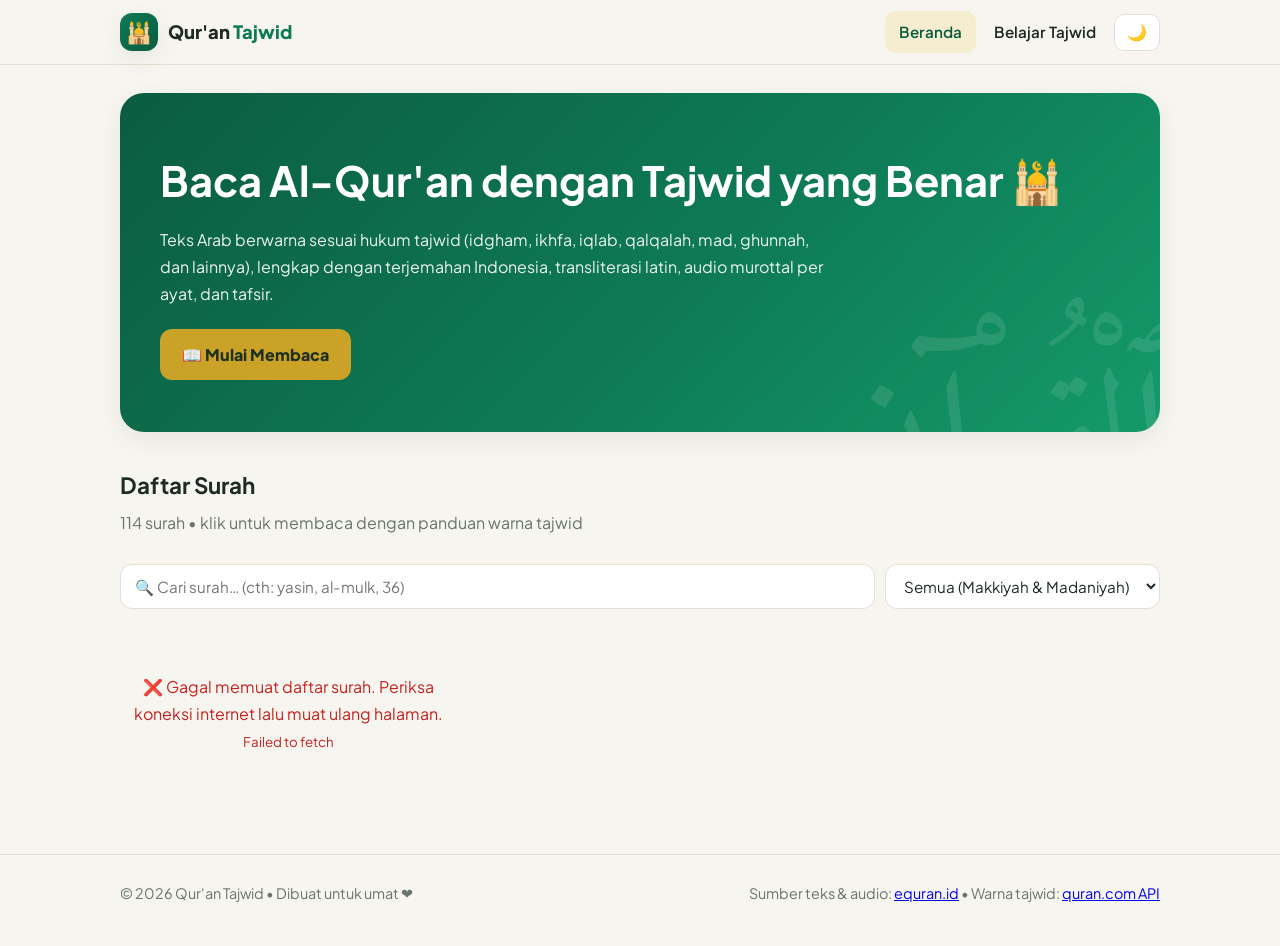
==== index.html @ c9f66b86 "Website Al-Qur'an bertajwid: teks berwarna tajwid, latin, terjemahan, audio, tafsir" ====
<!DOCTYPE html>
<html lang="id">
<head>
  <meta charset="UTF-8" />
  <meta name="viewport" content="width=device-width, initial-scale=1.0" />
  <title>Al-Qur'an Bertajwid — Baca, Dengar & Pelajari Tajwid</title>
  <meta name="description" content="Website Al-Qur'an dengan panduan warna tajwid, terjemahan Indonesia, transliterasi latin, audio murottal, dan tafsir." />
  <link rel="preconnect" href="https://fonts.googleapis.com" />
  <link rel="preconnect" href="https://fonts.gstatic.com" crossorigin />
  <link href="https://fonts.googleapis.com/css2?family=Amiri+Quran&family=Plus+Jakarta+Sans:wght@400;600;700;800&display=swap" rel="stylesheet" />
  <link rel="stylesheet" href="css/style.css" />
  <link rel="icon" href="data:image/svg+xml,<svg xmlns='http://www.w3.org/2000/svg' viewBox='0 0 100 100'><text y='.9em' font-size='90'>🕌</text></svg>" />
</head>
<body>
  <nav class="nav">
    <div class="wrap nav-inner">
      <a class="logo" href="index.html"><span class="logo-badge">🕌</span><span>Qur'an <em>Tajwid</em></span></a>
      <div class="nav-links">
        <a href="index.html" class="active">Beranda</a>
        <a href="tajwid.html">Belajar Tajwid</a>
        <button class="icon-btn" onclick="toggleTheme()" title="Mode gelap/terang"><span data-theme-icon>🌙</span></button>
      </div>
    </div>
  </nav>

  <main class="wrap">
    <header class="hero">
      <h1>Baca Al-Qur'an dengan Tajwid yang Benar 🕌</h1>
      <p>
        Teks Arab berwarna sesuai hukum tajwid (idgham, ikhfa, iqlab, qalqalah, mad, ghunnah, dan lainnya),
        lengkap dengan terjemahan Indonesia, transliterasi latin, audio murottal per ayat, dan tafsir.
      </p>
      <a class="btn" href="#daftar-surah">📖 Mulai Membaca</a>
    </header>

    <div id="last-read"></div>

    <h2 class="section-title" id="daftar-surah">Daftar Surah</h2>
    <p class="section-sub">114 surah • klik untuk membaca dengan panduan warna tajwid</p>

    <div class="toolbar">
      <input id="search" type="search" placeholder="🔍 Cari surah… (cth: yasin, al-mulk, 36)" autocomplete="off" />
      <select id="filter-turun" aria-label="Filter tempat turun">
        <option value="">Semua (Makkiyah & Madaniyah)</option>
        <option value="mekah">Makkiyah</option>
        <option value="madinah">Madaniyah</option>
      </select>
    </div>

    <div id="surah-list" class="grid surah-grid">
      <div class="loading"><div class="spinner"></div>Memuat daftar surah…</div>
    </div>
  </main>

  <footer>
    <div class="wrap">
      <span>© <span data-year></span> Qur'an Tajwid • Dibuat untuk umat ❤️</span>
      <span>Sumber teks & audio: <a href="https://equran.id" target="_blank" rel="noopener">equran.id</a> • Warna tajwid: <a href="https://quran.com" target="_blank" rel="noopener">quran.com API</a></span>
    </div>
  </footer>

  <script src="js/shared.js"></script>
  <script src="js/main.js"></script>
</body>
</html>
---- css/style.css ----
/* ===== Al-Qur'an Bertajwid — Tema hijau islami + emas ===== */
:root {
  --bg: #f7f5ef;
  --bg-soft: #ffffff;
  --bg-card: #ffffff;
  --ink: #1e2a24;
  --muted: #68746d;
  --brand: #0e7a55;
  --brand-dark: #0a5c41;
  --gold: #c9a227;
  --gold-soft: #f6ecd0;
  --line: #e5e0d2;
  --arab-ink: #14231c;
  --shadow: 0 8px 24px rgba(20, 60, 45, .08);
  --radius: 16px;
}
[data-theme="dark"] {
  --bg: #0f1512;
  --bg-soft: #162019;
  --bg-card: #162019;
  --ink: #e9efe9;
  --muted: #9fb0a4;
  --brand: #34c38b;
  --brand-dark: #25a374;
  --gold: #d9b545;
  --gold-soft: #2a2517;
  --line: #26332b;
  --arab-ink: #f2f5ef;
  --shadow: 0 8px 24px rgba(0, 0, 0, .35);
}
* { box-sizing: border-box; }
html { scroll-behavior: smooth; }
body {
  margin: 0;
  font-family: "Plus Jakarta Sans", system-ui, -apple-system, "Segoe UI", sans-serif;
  background: var(--bg);
  color: var(--ink);
  line-height: 1.7;
}
.arabic {
  font-family: "Amiri Quran", "Scheherazade New", serif;
  direction: rtl;
  text-align: right;
  color: var(--arab-ink);
  line-height: 2.2;
}
/* Pewarnaan tajwid (sumber teks: quran.com API, tag <rule class="...">) */
.arabic rule.ham_wasl            { color: #9aa0a6; }  /* Hamzah washal */
.arabic rule.silent              { color: #9aa0a6; }  /* Tidak dibaca */
.arabic rule.laam_shamsiyah      { color: #7c8aa0; }  /* Lam syamsiyah */
.arabic rule.qalaqah             { color: #1a73e8; }  /* Qalqalah */
.arabic rule.noon_ghunnah        { color: #0b8043; }  /* Ghunnah nun */
.arabic rule.meem_ghunnah        { color: #0b8043; }  /* Ghunnah mim */
.arabic rule.idgham_w_ghunnah    { color: #009688; }  /* Idgham bighunnah */
.arabic rule.idgham_wo_ghunnah   { color: #43a047; }  /* Idgham bilaghunnah */
.arabic rule.idgham_shafawi      { color: #00897b; }  /* Idgham syafawi */
.arabic rule.ikhfa               { color: #ef6c00; }  /* Ikhfa */
.arabic rule.ikhfa_shafawi       { color: #f4511e; }  /* Ikhfa syafawi */
.arabic rule.iqlab               { color: #d81b60; }  /* Iqlab */
.arabic rule.madda_normal        { color: #c5221f; }  /* Mad thabi'i */
.arabic rule.madda_permissible   { color: #c5221f; }  /* Mad jaiz */
.arabic rule.madda_necessary     { color: #b71c1c; }  /* Mad lazim */
.arabic rule.madda_obligatory    { color: #b71c1c; }  /* Mad wajib */
.arabic rule.idgham_mutajanisayn { color: #6d4c41; }  /* Idgham mutajanisain */
.arabic rule.idgham_mutaqaribayn { color: #6d4c41; }  /* Idgham mutaqaribain */
.arabic rule.saktah              { color: #8e24aa; }  /* Saktah */
.no-tajwid rule { color: inherit !important; }

.wrap { max-width: 1080px; margin: 0 auto; padding: 0 20px; }
/* ===== Navbar ===== */
.nav {
  position: sticky; top: 0; z-index: 50;
  background: color-mix(in srgb, var(--bg) 88%, transparent);
  backdrop-filter: blur(12px);
  border-bottom: 1px solid var(--line);
}
.nav-inner { display: flex; align-items: center; gap: 16px; height: 64px; }
.logo { display: flex; align-items: center; gap: 10px; font-weight: 800; font-size: 1.15rem; color: var(--ink); text-decoration: none; }
.logo-badge {
  width: 38px; height: 38px; border-radius: 12px; display: grid; place-items: center;
  background: linear-gradient(135deg, var(--brand), var(--brand-dark));
  color: #fff; font-size: 1.3rem;
  box-shadow: var(--shadow);
}
.logo span em { font-style: normal; color: var(--brand); }
.nav-links { margin-inline-start: auto; display: flex; gap: 4px; align-items: center; }
.nav-links a {
  color: var(--ink); text-decoration: none; font-weight: 600; font-size: .95rem;
  padding: 8px 14px; border-radius: 10px;
}
.nav-links a:hover, .nav-links a.active { background: var(--gold-soft); color: var(--brand-dark); }
[data-theme="dark"] .nav-links a:hover, [data-theme="dark"] .nav-links a.active { color: var(--brand); }
.icon-btn {
  border: 1px solid var(--line); background: var(--bg-card); color: var(--ink);
  border-radius: 10px; padding: 8px 12px; cursor: pointer; font-size: 1rem;
}
/* ===== Hero ===== */
.hero {
  margin-top: 28px; border-radius: 24px; overflow: hidden; position: relative;
  background: linear-gradient(135deg, #0b5c41 0%, #0e7a55 55%, #149a6b 100%);
  color: #fff; padding: 52px 40px; box-shadow: var(--shadow);
}
.hero::after {
  content: "ٱلْقُرْآن"; position: absolute; inset-inline-end: -10px; bottom: -46px;
  font-family: "Amiri Quran", serif; font-size: 11rem; opacity: .1; line-height: 1;
}
.hero h1 { margin: 0 0 10px; font-size: clamp(1.7rem, 4vw, 2.6rem); }
.hero p { margin: 0 0 22px; max-width: 56ch; opacity: .92; }
.btn {
  display: inline-block; border: none; cursor: pointer; text-decoration: none;
  background: var(--gold); color: #20301f; font-weight: 800;
  padding: 12px 22px; border-radius: 12px; font-size: 1rem;
}
.btn:hover { filter: brightness(1.06); }
.btn.ghost { background: transparent; color: var(--brand); border: 1.5px solid var(--brand); }
.btn.small { padding: 8px 14px; font-size: .9rem; border-radius: 10px; }
/* ===== Kartu ===== */
.grid { display: grid; gap: 16px; }
.surah-grid { grid-template-columns: repeat(auto-fill, minmax(300px, 1fr)); margin: 24px 0 60px; }
.card {
  background: var(--bg-card); border: 1px solid var(--line); border-radius: var(--radius);
  padding: 18px 20px; box-shadow: var(--shadow); text-decoration: none; color: var(--ink);
  transition: transform .12s ease, border-color .12s ease;
}
a.card:hover { transform: translateY(-3px); border-color: var(--brand); }
.surah-card { display: flex; gap: 14px; align-items: center; }
.surah-num {
  min-width: 46px; height: 46px; display: grid; place-items: center; font-weight: 800;
  background: var(--gold-soft); color: var(--brand-dark); border-radius: 12px;
}
[data-theme="dark"] .surah-num { color: var(--brand); }
.surah-card h3 { margin: 0; font-size: 1.05rem; }
.surah-card p { margin: 2px 0 0; color: var(--muted); font-size: .88rem; }
.surah-ar { margin-inline-start: auto; font-size: 1.5rem; }
/* ===== Toolbar daftar ===== */
.toolbar { display: flex; gap: 10px; margin: 28px 0 4px; flex-wrap: wrap; }
.toolbar input, .toolbar select {
  border: 1px solid var(--line); background: var(--bg-card); color: var(--ink);
  border-radius: 12px; padding: 11px 14px; font-size: .95rem; font-family: inherit;
}
.toolbar input { flex: 1; min-width: 200px; }
.section-title { margin: 34px 0 4px; font-size: 1.4rem; }
.section-sub { color: var(--muted); margin: 0; }
/* ===== Terakhir dibaca ===== */
.lastread {
  display: flex; align-items: center; gap: 14px; margin-top: 22px;
  background: var(--gold-soft); border: 1.5px dashed var(--gold);
  padding: 14px 18px; border-radius: var(--radius);
}
/* ===== Halaman surah ===== */
.surah-head { text-align: center; padding: 36px 16px 8px; }
.surah-head h1 { margin: 6px 0; font-size: 2rem; }
.surah-head .arabic { text-align: center; font-size: 3rem; }
.meta-chips { display: flex; gap: 8px; justify-content: center; flex-wrap: wrap; margin: 12px 0; }
.chip {
  background: var(--bg-card); border: 1px solid var(--line); color: var(--muted);
  border-radius: 999px; padding: 4px 14px; font-size: .85rem; font-weight: 600;
}
.desc {
  max-width: 70ch; margin: 8px auto 0; color: var(--muted); font-size: .95rem;
  background: var(--bg-card); border: 1px solid var(--line); border-radius: var(--radius);
  padding: 14px 18px; text-align: left;
}
.controls {
  position: sticky; top: 64px; z-index: 40;
  display: flex; gap: 10px; flex-wrap: wrap; align-items: center;
  background: color-mix(in srgb, var(--bg) 92%, transparent);
  backdrop-filter: blur(10px);
  border: 1px solid var(--line); border-radius: var(--radius);
  padding: 12px 14px; margin: 20px 0;
}
.controls label { font-size: .88rem; font-weight: 700; color: var(--muted); }
.controls select, .controls input[type="range"] { accent-color: var(--brand); }
.controls select {
  border: 1px solid var(--line); background: var(--bg-card); color: var(--ink);
  border-radius: 10px; padding: 8px 10px; font-family: inherit; font-size: .9rem;
}
.switch { display: flex; align-items: center; gap: 8px; font-size: .9rem; font-weight: 600; }
.bismillah { text-align: center; font-size: 2.1rem; margin: 26px 0 6px; }
.ayat {
  background: var(--bg-card); border: 1px solid var(--line); border-radius: var(--radius);
  padding: 22px 24px; margin: 16px 0; box-shadow: var(--shadow);
  scroll-margin-top: 150px;
}
.ayat.flash { border-color: var(--gold); box-shadow: 0 0 0 3px var(--gold-soft); }
.ayat-top { display: flex; align-items: center; gap: 10px; margin-bottom: 10px; }
.ayat-badge {
  background: var(--brand); color: #fff; font-weight: 800; font-size: .85rem;
  border-radius: 10px; padding: 3px 12px;
}
.ayat-actions { margin-inline-start: auto; display: flex; gap: 8px; }
.mini-btn {
  border: 1px solid var(--line); background: var(--bg-soft); color: var(--ink);
  border-radius: 9px; padding: 6px 11px; cursor: pointer; font-size: .85rem; font-weight: 700;
}
.mini-btn:hover { border-color: var(--brand); color: var(--brand); }
.mini-btn.playing { background: var(--brand); border-color: var(--brand); color: #fff; }
.ayat .arabic { font-size: var(--arab-size, 2rem); margin: 6px 0 12px; }
.ayah-num {
  display: inline-grid; place-items: center; min-width: 2.1em; height: 2.1em;
  border: 1.6px solid var(--gold); color: var(--gold); border-radius: 50%;
  font-size: .85em; margin-inline-start: .4em; vertical-align: middle;
  font-family: "Amiri Quran", serif;
}
.latin { color: var(--brand); font-style: italic; font-size: .98rem; margin: 0 0 6px; }
[data-theme="dark"] .latin { color: var(--brand); }
.terjemah { margin: 0; }
.tafsir-box {
  margin-top: 12px; background: var(--gold-soft); border-inline-start: 4px solid var(--gold);
  border-radius: 0 12px 12px 0; padding: 12px 16px; font-size: .93rem; display: none;
}
.tafsir-box.open { display: block; }
.surah-nav { display: flex; gap: 12px; margin: 30px 0 60px; }
.surah-nav a { flex: 1; }
/* ===== Materi tajwid ===== */
.materi { display: grid; gap: 14px; margin: 20px 0 60px; }
.materi article { background: var(--bg-card); border: 1px solid var(--line); border-radius: var(--radius); padding: 20px 22px; box-shadow: var(--shadow); }
.materi h2 { margin: 0 0 8px; font-size: 1.2rem; color: var(--brand-dark); }
[data-theme="dark"] .materi h2 { color: var(--brand); }
.materi ul { margin: 8px 0; padding-inline-start: 20px; }
.legend { display: grid; grid-template-columns: repeat(auto-fill, minmax(230px, 1fr)); gap: 10px; margin: 14px 0; }
.legend div { display: flex; align-items: center; gap: 10px; background: var(--bg-card); border: 1px solid var(--line); border-radius: 10px; padding: 8px 12px; font-size: .9rem; font-weight: 600; }
.dot { width: 18px; height: 18px; border-radius: 6px; flex-shrink: 0; }
/* ===== Footer ===== */
footer { border-top: 1px solid var(--line); margin-top: 20px; padding: 26px 0 40px; color: var(--muted); font-size: .9rem; }
footer .wrap { display: flex; gap: 12px; flex-wrap: wrap; align-items: center; justify-content: space-between; }
/* ===== Util ===== */
.loading, .error, .empty { text-align: center; padding: 40px 10px; color: var(--muted); }
.error { color: #c5221f; }
.spinner {
  width: 42px; height: 42px; margin: 0 auto 12px; border-radius: 50%;
  border: 4px solid var(--line); border-top-color: var(--brand);
  animation: spin 0.9s linear infinite;
}
@keyframes spin { to { transform: rotate(360deg); } }
@media (max-width: 640px) {
  .hero { padding: 36px 24px; }
  .ayat { padding: 16px; }
  .nav-links a { padding: 8px 9px; font-size: .88rem; }
}
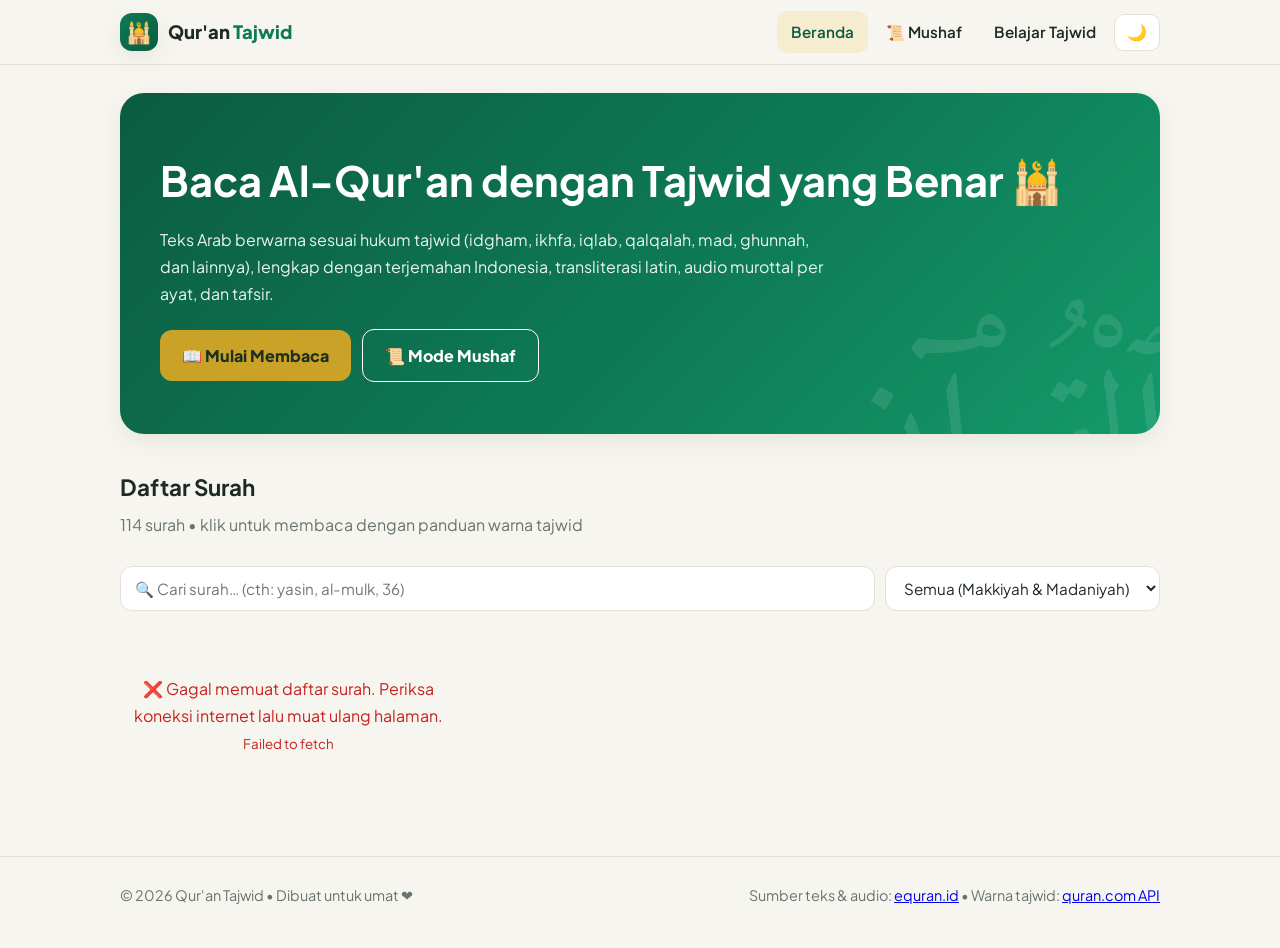
==== commit 845a55d9: "Mode Mushaf ala cetakan: 604 halaman teks Utsmani + warna tajwid, perbaiki kelas tajwid sesuai data" ====
--- a/index.html
+++ b/index.html
@@ -17,6 +17,7 @@
       <a class="logo" href="index.html"><span class="logo-badge">🕌</span><span>Qur'an <em>Tajwid</em></span></a>
       <div class="nav-links">
         <a href="index.html" class="active">Beranda</a>
+        <a href="mushaf.html">📜 Mushaf</a>
         <a href="tajwid.html">Belajar Tajwid</a>
         <button class="icon-btn" onclick="toggleTheme()" title="Mode gelap/terang"><span data-theme-icon>🌙</span></button>
       </div>
@@ -31,6 +32,7 @@
         lengkap dengan terjemahan Indonesia, transliterasi latin, audio murottal per ayat, dan tafsir.
       </p>
       <a class="btn" href="#daftar-surah">📖 Mulai Membaca</a>
+      <a class="btn ghost" href="mushaf.html" style="color:#fff;border-color:#fff;margin-inline-start:8px">📜 Mode Mushaf</a>
     </header>
 
     <div id="last-read"></div>
--- a/css/style.css
+++ b/css/style.css
@@ -46,25 +46,76 @@
 }
 /* Pewarnaan tajwid (sumber teks: quran.com API, tag <rule class="...">) */
 .arabic rule.ham_wasl            { color: #9aa0a6; }  /* Hamzah washal */
-.arabic rule.silent              { color: #9aa0a6; }  /* Tidak dibaca */
+.arabic rule.slnt                { color: #9aa0a6; }  /* Tanda tidak dibaca */
 .arabic rule.laam_shamsiyah      { color: #7c8aa0; }  /* Lam syamsiyah */
 .arabic rule.qalaqah             { color: #1a73e8; }  /* Qalqalah */
-.arabic rule.noon_ghunnah        { color: #0b8043; }  /* Ghunnah nun */
-.arabic rule.meem_ghunnah        { color: #0b8043; }  /* Ghunnah mim */
-.arabic rule.idgham_w_ghunnah    { color: #009688; }  /* Idgham bighunnah */
+.arabic rule.ghunnah             { color: #0b8043; }  /* Ghunnah */
+.arabic rule.idgham_ghunnah      { color: #009688; }  /* Idgham bighunnah */
 .arabic rule.idgham_wo_ghunnah   { color: #43a047; }  /* Idgham bilaghunnah */
 .arabic rule.idgham_shafawi      { color: #00897b; }  /* Idgham syafawi */
-.arabic rule.ikhfa               { color: #ef6c00; }  /* Ikhfa */
-.arabic rule.ikhfa_shafawi       { color: #f4511e; }  /* Ikhfa syafawi */
+.arabic rule.ikhafa              { color: #ef6c00; }  /* Ikhfa */
+.arabic rule.ikhafa_shafawi      { color: #f4511e; }  /* Ikhfa syafawi */
 .arabic rule.iqlab               { color: #d81b60; }  /* Iqlab */
 .arabic rule.madda_normal        { color: #c5221f; }  /* Mad thabi'i */
 .arabic rule.madda_permissible   { color: #c5221f; }  /* Mad jaiz */
 .arabic rule.madda_necessary     { color: #b71c1c; }  /* Mad lazim */
-.arabic rule.madda_obligatory    { color: #b71c1c; }  /* Mad wajib */
+.arabic rule.madda_obligatory_mottasel { color: #b71c1c; }  /* Mad wajib muttashil */
+.arabic rule.madda_obligatory_monfasel { color: #c5221f; }  /* Mad jaiz munfashil */
 .arabic rule.idgham_mutajanisayn { color: #6d4c41; }  /* Idgham mutajanisain */
 .arabic rule.idgham_mutaqaribayn { color: #6d4c41; }  /* Idgham mutaqaribain */
-.arabic rule.saktah              { color: #8e24aa; }  /* Saktah */
+/* Varian penamaan lain (cadangan, tak ada salahnya) */
+.arabic rule.silent, .arabic rule.ikhfa, .arabic rule.noon_ghunnah,
+.arabic rule.meem_ghunnah, .arabic rule.idgham_w_ghunnah,
+.arabic rule.madda_obligatory, .arabic rule.saktah { color: inherit; }
+.arabic rule.silent              { color: #9aa0a6; }
+.arabic rule.ikhfa               { color: #ef6c00; }
+.arabic rule.noon_ghunnah, .arabic rule.meem_ghunnah { color: #0b8043; }
+.arabic rule.idgham_w_ghunnah    { color: #009688; }
+.arabic rule.madda_obligatory    { color: #b71c1c; }
+.arabic rule.saktah              { color: #8e24aa; }
 .no-tajwid rule { color: inherit !important; }
+/* ===== Mode Mushaf (tampilan per halaman ala mushaf cetak) ===== */
+.mushaf-top { text-align: center; padding: 28px 16px 4px; }
+.mushaf-top h1 { margin: 8px 0 4px; font-size: 1.7rem; display: flex; gap: 10px; align-items: center; justify-content: center; flex-wrap: wrap; }
+.mushaf-page {
+  --mushaf-size: 30px;
+  background: var(--bg-card);
+  border: 1px solid var(--line);
+  outline: 3px double var(--gold);
+  outline-offset: 6px;
+  border-radius: 6px;
+  box-shadow: var(--shadow);
+  padding: 34px 38px;
+  margin: 22px 0 10px;
+}
+.mushaf-line {
+  font-size: var(--mushaf-size);
+  text-align: justify;
+  text-align-last: justify;
+  margin: 0;
+  padding: 2px 0;
+}
+.surah-ornament {
+  text-align: center;
+  margin: 10px auto;
+  padding: 10px 18px;
+  max-width: 420px;
+  border: 2px solid var(--gold);
+  border-radius: 14px;
+  background: var(--gold-soft);
+  font-family: "Amiri Quran", serif;
+  font-size: 1.6rem;
+  color: var(--brand-dark);
+  position: relative;
+}
+[data-theme="dark"] .surah-ornament { color: var(--brand); }
+.surah-ornament::before, .surah-ornament::after { content: "❖"; color: var(--gold); margin: 0 10px; }
+.bismillah-line { text-align: center; font-size: 1.5rem; margin: 8px 0; }
+.sajdah { color: var(--brand); font-weight: bold; }
+@media (max-width: 640px) {
+  .mushaf-page { padding: 20px 16px; }
+  .mushaf-page { --mushaf-size: 24px; }
+}
 
 .wrap { max-width: 1080px; margin: 0 auto; padding: 0 20px; }
 /* ===== Navbar ===== */
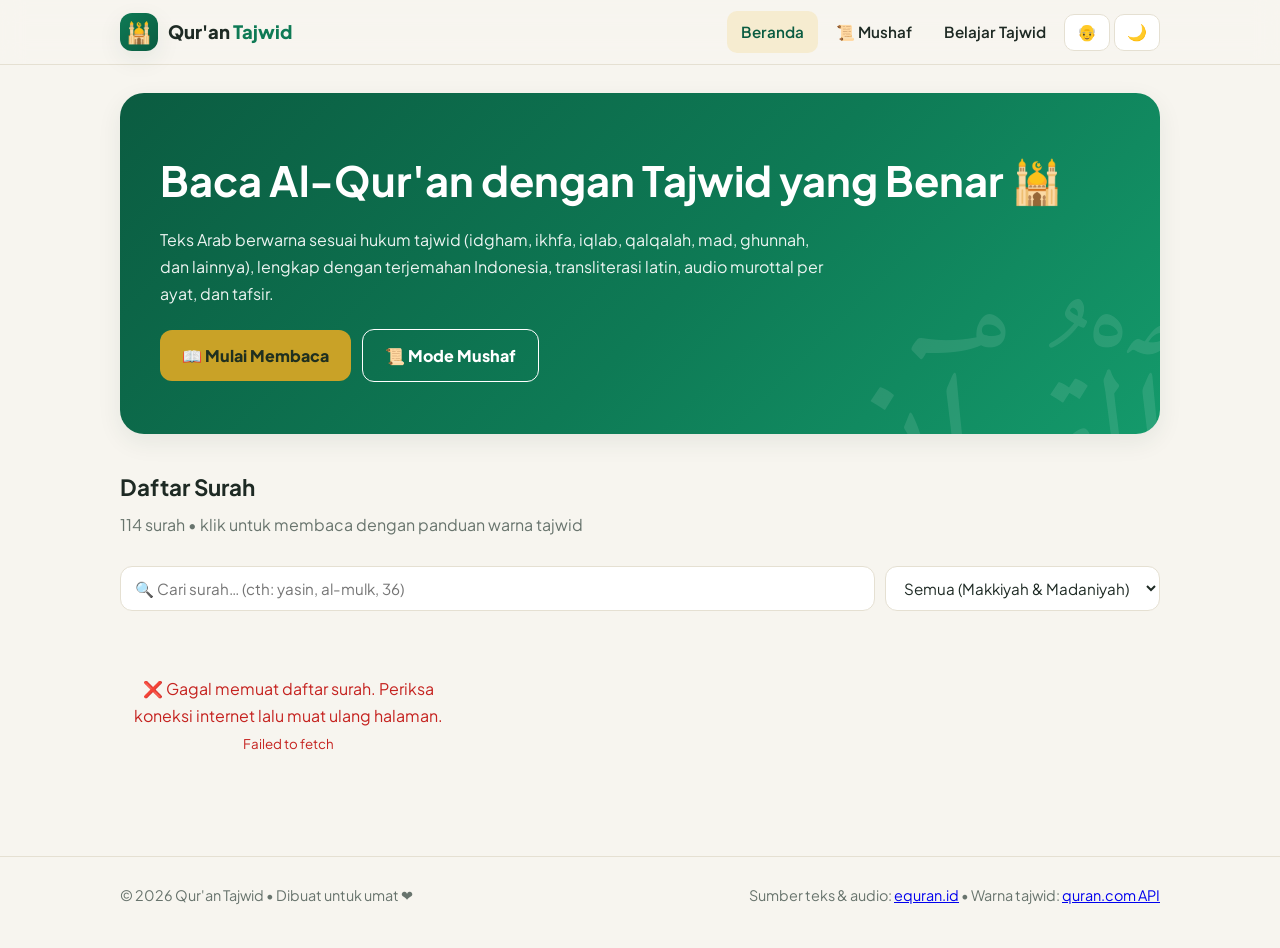
==== commit 8d3fb594: "Gaya blok warna cetakan, latin+terjemah & label tajwid per halaman, Mode Lansia untuk TV" ====
--- a/index.html
+++ b/index.html
@@ -19,6 +19,7 @@
         <a href="index.html" class="active">Beranda</a>
         <a href="mushaf.html">📜 Mushaf</a>
         <a href="tajwid.html">Belajar Tajwid</a>
+        <button class="icon-btn" onclick="toggleLansia()" title="Mode Lansia: huruf besar untuk TV/orang tua">👴</button>
         <button class="icon-btn" onclick="toggleTheme()" title="Mode gelap/terang"><span data-theme-icon>🌙</span></button>
       </div>
     </div>
--- a/css/style.css
+++ b/css/style.css
@@ -74,6 +74,37 @@
 .arabic rule.madda_obligatory    { color: #b71c1c; }
 .arabic rule.saktah              { color: #8e24aa; }
 .no-tajwid rule { color: inherit !important; }
+/* ===== Mode BLOK WARNA ala mushaf cetak (highlight, bukan huruf berwarna) ===== */
+.tajwid-blok rule[class] { border-radius: .25em; padding: 0 .12em; box-decoration-break: clone; -webkit-box-decoration-break: clone; }
+.tajwid-blok rule.ham_wasl, .tajwid-blok rule.slnt, .tajwid-blok rule.silent { background: #e8eaed; color: #5f6368; }
+.tajwid-blok rule.laam_shamsiyah { background: #cfd8dc; color: #263238; }
+.tajwid-blok rule.qalaqah { background: #bbdefb; color: #0d47a1; }
+.tajwid-blok rule.ghunnah, .tajwid-blok rule.noon_ghunnah, .tajwid-blok rule.meem_ghunnah { background: #a5d6a7; color: #1b5e20; }
+.tajwid-blok rule.idgham_ghunnah, .tajwid-blok rule.idgham_w_ghunnah { background: #b2dfdb; color: #004d40; }
+.tajwid-blok rule.idgham_wo_ghunnah { background: #dcedc8; color: #33691e; }
+.tajwid-blok rule.idgham_shafawi { background: #80cbc4; color: #004d40; }
+.tajwid-blok rule.ikhafa, .tajwid-blok rule.ikhfa { background: #ffe0b2; color: #bf360c; }
+.tajwid-blok rule.ikhafa_shafawi, .tajwid-blok rule.ikhfa_shafawi { background: #ffccbc; color: #bf360c; }
+.tajwid-blok rule.iqlab { background: #f8bbd0; color: #880e4f; }
+.tajwid-blok rule.madda_normal, .tajwid-blok rule.madda_permissible,
+.tajwid-blok rule.madda_obligatory_monfasel, .tajwid-blok rule.custom-alef-maksora { background: #ffcdd2; color: #b71c1c; }
+.tajwid-blok rule.madda_necessary, .tajwid-blok rule.madda_obligatory,
+.tajwid-blok rule.madda_obligatory_mottasel { background: #ef9a9a; color: #7f0000; }
+.tajwid-blok rule.idgham_mutajanisayn, .tajwid-blok rule.idgham_mutaqaribayn { background: #d7ccc8; color: #3e2723; }
+.tajwid-blok rule.saktah { background: #e1bee7; color: #4a148c; }
+/* Nomor ayat hijau ala cetakan (khusus mode mushaf) */
+.mushaf-line .ayah-num { border-color: #0e7a55; background: #0e7a55; color: #fff; }
+/* Label panduan tajwid halaman ini (ala label margin mushaf cetak) */
+.guide-box { background: var(--bg-card); border: 1px solid var(--line); border-radius: var(--radius); padding: 14px 18px; margin: 16px 0; box-shadow: var(--shadow); }
+.guide-box h3 { margin: 0 0 10px; font-size: 1rem; }
+.guide-chips { display: flex; flex-wrap: wrap; gap: 8px; }
+.gchip { border-radius: 8px; padding: 5px 12px; font-size: .82rem; font-weight: 800; cursor: default; border: 1px solid rgba(0,0,0,.12); }
+/* Latin & terjemah per ayat di bawah halaman mushaf */
+.tj-list { display: grid; gap: 10px; margin: 6px 0 10px; }
+.tj-row { display: flex; gap: 12px; align-items: flex-start; background: var(--bg-card); border: 1px solid var(--line); border-radius: 12px; padding: 12px 16px; }
+.tj-row .ayat-badge { flex-shrink: 0; margin-top: 2px; }
+.tj-row .latin { margin: 0 0 4px; }
+.tj-row .terjemah { margin: 0; font-size: .95rem; }
 /* ===== Mode Mushaf (tampilan per halaman ala mushaf cetak) ===== */
 .mushaf-top { text-align: center; padding: 28px 16px 4px; }
 .mushaf-top h1 { margin: 8px 0 4px; font-size: 1.7rem; display: flex; gap: 10px; align-items: center; justify-content: center; flex-wrap: wrap; }
@@ -116,6 +147,32 @@
   .mushaf-page { padding: 20px 16px; }
   .mushaf-page { --mushaf-size: 24px; }
 }
+/* Fokus keyboard yang jelas (navigasi remot TV / D-pad) */
+:focus-visible { outline: 4px solid var(--gold); outline-offset: 3px; }
+/* ===== Mode Lansia 👴 — huruf jumbo & target sentuh besar untuk TV/STB ===== */
+body.lansia { font-size: 1.2rem; }
+body.lansia .wrap { max-width: 1280px; }
+body.lansia .mushaf-page { --mushaf-size: 46px; padding: 44px 48px; }
+body.lansia .mushaf-line { line-height: 2.4; }
+body.lansia .bismillah-line { font-size: 2.1rem; }
+body.lansia .surah-ornament { font-size: 2.3rem; max-width: 560px; }
+body.lansia .ayat .arabic { font-size: var(--arab-size, 2.6rem); }
+body.lansia .btn { font-size: 1.3rem; padding: 16px 28px; }
+body.lansia .btn.small { font-size: 1.15rem; padding: 12px 20px; }
+body.lansia .mini-btn { font-size: 1.1rem; padding: 12px 20px; }
+body.lansia .controls { font-size: 1.15rem; gap: 14px; padding: 16px 18px; }
+body.lansia .controls select { font-size: 1.15rem; padding: 12px 14px; }
+body.lansia .tj-row .terjemah { font-size: 1.2rem; }
+body.lansia .tj-row .latin { font-size: 1.12rem; }
+body.lansia .ayat-badge { font-size: 1.1rem; padding: 6px 16px; }
+body.lansia .mushaf-top h1 { font-size: 2.3rem; }
+body.lansia .surah-nav .btn { font-size: 1.5rem; padding: 20px; }
+body.lansia .gchip { font-size: 1.05rem; padding: 9px 18px; }
+body.lansia .guide-box h3 { font-size: 1.2rem; }
+body.lansia .nav-links a { font-size: 1.05rem; padding: 10px 16px; }
+body.lansia .hero h1 { font-size: 2.2rem; }
+body.lansia .surah-card h3 { font-size: 1.25rem; }
+body.lansia .surah-card p { font-size: 1.02rem; }
 
 .wrap { max-width: 1080px; margin: 0 auto; padding: 0 20px; }
 /* ===== Navbar ===== */
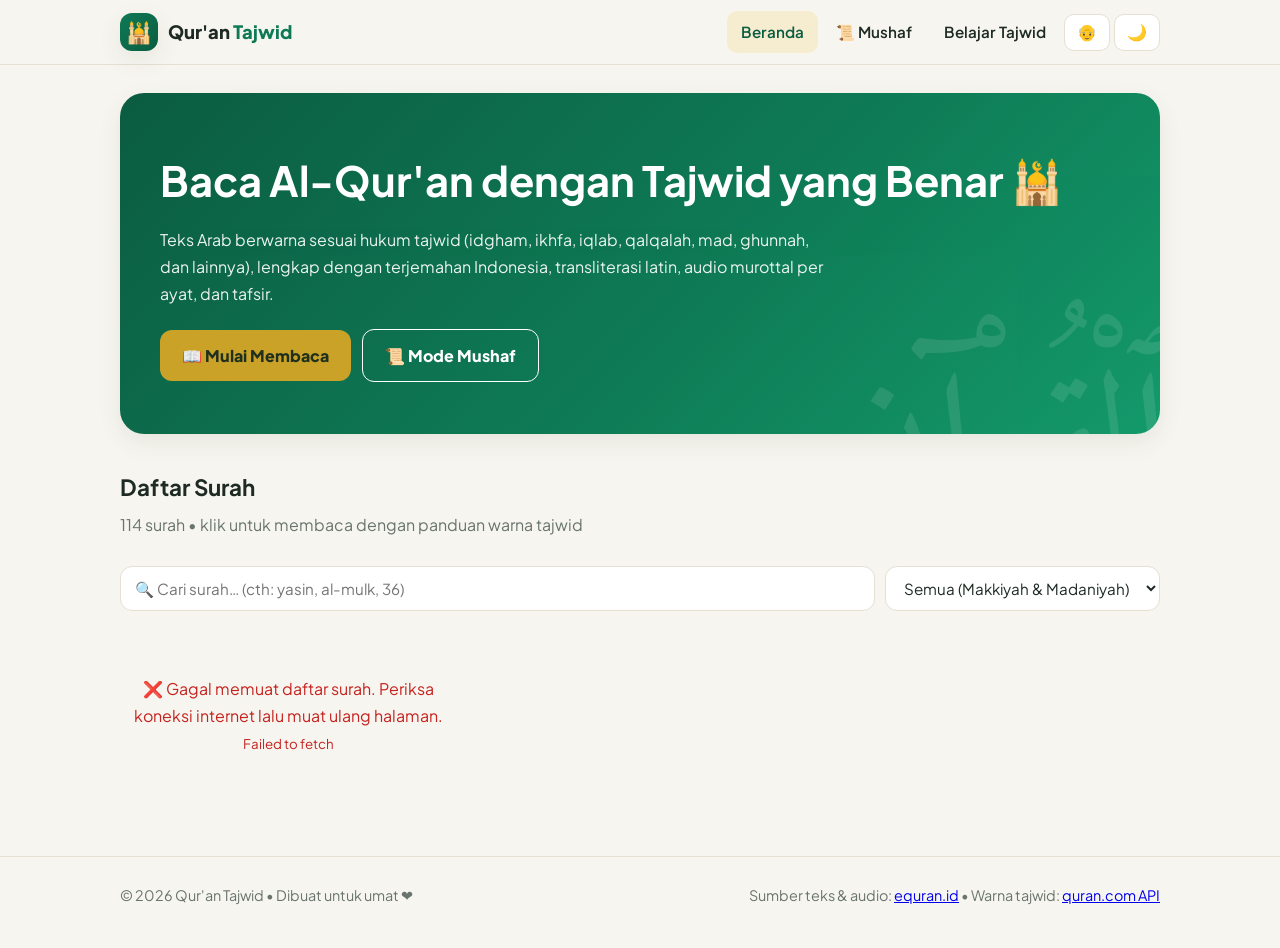
==== commit 0ccfb084: "Hilangkan semua UI menempel saat scroll (nav & panel statis global) + cache-buster CSS" ====
--- a/index.html
+++ b/index.html
@@ -7,8 +7,8 @@
   <meta name="description" content="Website Al-Qur'an dengan panduan warna tajwid, terjemahan Indonesia, transliterasi latin, audio murottal, dan tafsir." />
   <link rel="preconnect" href="https://fonts.googleapis.com" />
   <link rel="preconnect" href="https://fonts.gstatic.com" crossorigin />
-  <link href="https://fonts.googleapis.com/css2?family=Amiri+Quran&family=Plus+Jakarta+Sans:wght@400;600;700;800&display=swap" rel="stylesheet" />
-  <link rel="stylesheet" href="css/style.css" />
+  <link href="https://fonts.googleapis.com/css2?family=Amiri+Quran&family=Scheherazade+New:wght@400;500;600;700&family=Plus+Jakarta+Sans:wght@400;600;700;800&display=swap" rel="stylesheet" />
+  <link rel="stylesheet" href="css/style.css?v=2" />
   <link rel="icon" href="data:image/svg+xml,<svg xmlns='http://www.w3.org/2000/svg' viewBox='0 0 100 100'><text y='.9em' font-size='90'>🕌</text></svg>" />
 </head>
 <body>
--- a/css/style.css
+++ b/css/style.css
@@ -38,12 +38,14 @@
   line-height: 1.7;
 }
 .arabic {
-  font-family: "Amiri Quran", "Scheherazade New", serif;
+  font-family: "Scheherazade New", "Amiri Quran", serif;
   direction: rtl;
   text-align: right;
   color: var(--arab-ink);
   line-height: 2.2;
 }
+/* Ornamen & nama surah tetap memakai kaligrafi Amiri yang indah */
+.surah-ornament, .surah-head > .arabic, .surah-ar { font-family: "Amiri Quran", serif; }
 /* Pewarnaan tajwid (sumber teks: quran.com API, tag <rule class="...">) */
 .arabic rule.ham_wasl            { color: #9aa0a6; }  /* Hamzah washal */
 .arabic rule.slnt                { color: #9aa0a6; }  /* Tanda tidak dibaca */
@@ -92,6 +94,48 @@
 .tajwid-blok rule.madda_obligatory_mottasel { background: #ef9a9a; color: #7f0000; }
 .tajwid-blok rule.idgham_mutajanisayn, .tajwid-blok rule.idgham_mutaqaribayn { background: #d7ccc8; color: #3e2723; }
 .tajwid-blok rule.saktah { background: #e1bee7; color: #4a148c; }
+/* ===== Mode CETAKAN ala buku mushaf (huruf berwarna + label di atas kata) ===== */
+.tajwid-print rule.ham_wasl, .tajwid-print rule.slnt, .tajwid-print rule.silent { color: #9aa0a6; }
+.tajwid-print rule.laam_shamsiyah { color: #7c8aa0; }
+.tajwid-print rule.qalaqah { color: #1565c0; }
+.tajwid-print rule.ghunnah, .tajwid-print rule.noon_ghunnah, .tajwid-print rule.meem_ghunnah,
+.tajwid-print rule.idgham_ghunnah, .tajwid-print rule.idgham_w_ghunnah,
+.tajwid-print rule.idgham_wo_ghunnah, .tajwid-print rule.idgham_shafawi,
+.tajwid-print rule.iqlab { color: #d81b60; }
+.tajwid-print rule.madda_normal, .tajwid-print rule.madda_permissible,
+.tajwid-print rule.madda_necessary, .tajwid-print rule.madda_obligatory,
+.tajwid-print rule.madda_obligatory_mottasel, .tajwid-print rule.madda_obligatory_monfasel,
+.tajwid-print rule.custom-alef-maksora { color: #d32f2f; }
+.tajwid-print rule.ikhafa, .tajwid-print rule.ikhfa,
+.tajwid-print rule.ikhafa_shafawi, .tajwid-print rule.ikhfa_shafawi { color: #159947; }
+.tajwid-print rule.idgham_mutajanisayn, .tajwid-print rule.idgham_mutaqaribayn { color: #1565c0; }
+.tajwid-print rule.saktah { color: #8e24aa; }
+/* Label hukum mengambang di atas kata (seperti stiker di mushaf cetak) — 1 label per kata */
+.tajwid-print .mushaf-line, .tajwid-print .ayat .arabic { padding-top: 1.15em; }
+.tajwid-print .ww.tagged { position: relative; }
+.tajwid-print .taj-tag {
+  position: absolute; bottom: 100%; right: 50%; transform: translateX(50%);
+  margin-bottom: 3px; z-index: 2;
+  font-family: "Plus Jakarta Sans", sans-serif; font-size: 11px; font-weight: 800;
+  line-height: 1.5; white-space: nowrap; direction: ltr;
+  color: #fff; border-radius: 7px 7px 0 0; padding: 0 8px;
+  box-shadow: 0 -1px 3px rgba(0,0,0,.2);
+}
+body.lansia .tajwid-print .taj-tag { font-size: 17px; padding: 2px 14px; }
+body.lansia .tajwid-print .mushaf-line { padding-top: 1.35em; }
+/* Kepala halaman mushaf dibingkai ala buku */
+.mushaf-top {
+  text-align: center; padding: 22px 16px 14px; margin-top: 24px;
+  border: 2px solid var(--gold); border-radius: 18px; background: var(--gold-soft);
+}
+/* Footer halaman mushaf ala cetakan */
+.mushaf-footer {
+  text-align: center; margin: 18px auto 4px; max-width: 520px;
+  border: 2px solid var(--gold); border-radius: 14px; background: var(--gold-soft);
+  padding: 8px 18px; font-weight: 800; color: var(--brand-dark);
+}
+[data-theme="dark"] .mushaf-footer { color: var(--brand); }
+body.lansia .mushaf-footer { font-size: 1.3rem; }
 /* Nomor ayat hijau ala cetakan (khusus mode mushaf) */
 .mushaf-line .ayah-num { border-color: #0e7a55; background: #0e7a55; color: #fff; }
 /* Label panduan tajwid halaman ini (ala label margin mushaf cetak) */
@@ -173,14 +217,15 @@
 body.lansia .hero h1 { font-size: 2.2rem; }
 body.lansia .surah-card h3 { font-size: 1.25rem; }
 body.lansia .surah-card p { font-size: 1.02rem; }
+/* Mode Lansia: tanpa elemen menempel saat scroll (seperti buku, lapang di layar TV) */
+body.lansia .nav, body.lansia .controls { position: static; }
+body.lansia .ayat { scroll-margin-top: 20px; }
 
 .wrap { max-width: 1080px; margin: 0 auto; padding: 0 20px; }
 /* ===== Navbar ===== */
 .nav {
-  position: sticky; top: 0; z-index: 50;
-  background: color-mix(in srgb, var(--bg) 88%, transparent);
-  backdrop-filter: blur(12px);
   border-bottom: 1px solid var(--line);
+  background: var(--bg);
 }
 .nav-inner { display: flex; align-items: center; gap: 16px; height: 64px; }
 .logo { display: flex; align-items: center; gap: 10px; font-weight: 800; font-size: 1.15rem; color: var(--ink); text-decoration: none; }
@@ -270,10 +315,8 @@
   padding: 14px 18px; text-align: left;
 }
 .controls {
-  position: sticky; top: 64px; z-index: 40;
   display: flex; gap: 10px; flex-wrap: wrap; align-items: center;
-  background: color-mix(in srgb, var(--bg) 92%, transparent);
-  backdrop-filter: blur(10px);
+  background: var(--bg-soft);
   border: 1px solid var(--line); border-radius: var(--radius);
   padding: 12px 14px; margin: 20px 0;
 }
@@ -288,7 +331,7 @@
 .ayat {
   background: var(--bg-card); border: 1px solid var(--line); border-radius: var(--radius);
   padding: 22px 24px; margin: 16px 0; box-shadow: var(--shadow);
-  scroll-margin-top: 150px;
+  scroll-margin-top: 20px;
 }
 .ayat.flash { border-color: var(--gold); box-shadow: 0 0 0 3px var(--gold-soft); }
 .ayat-top { display: flex; align-items: center; gap: 10px; margin-bottom: 10px; }
@@ -305,10 +348,15 @@
 .mini-btn.playing { background: var(--brand); border-color: var(--brand); color: #fff; }
 .ayat .arabic { font-size: var(--arab-size, 2rem); margin: 6px 0 12px; }
 .ayah-num {
-  display: inline-grid; place-items: center; min-width: 2.1em; height: 2.1em;
+  display: inline-grid; place-items: center; min-width: 1.9em; height: 1.9em;
   border: 1.6px solid var(--gold); color: var(--gold); border-radius: 50%;
-  font-size: .85em; margin-inline-start: .4em; vertical-align: middle;
-  font-family: "Amiri Quran", serif;
+  font-size: .72em; line-height: 1; margin-inline-start: .4em; vertical-align: middle;
+  font-family: "Scheherazade New", serif; overflow: hidden;
+}
+/* Medali ayat hijau cincin emas ala mushaf cetak (mode mushaf) */
+.mushaf-line .ayah-num {
+  border: 2px solid #0e7a55; background: #0e7a55; color: #fff;
+  box-shadow: inset 0 0 0 2.5px #fff, inset 0 0 0 4.5px #c9a227;
 }
 .latin { color: var(--brand); font-style: italic; font-size: .98rem; margin: 0 0 6px; }
 [data-theme="dark"] .latin { color: var(--brand); }
